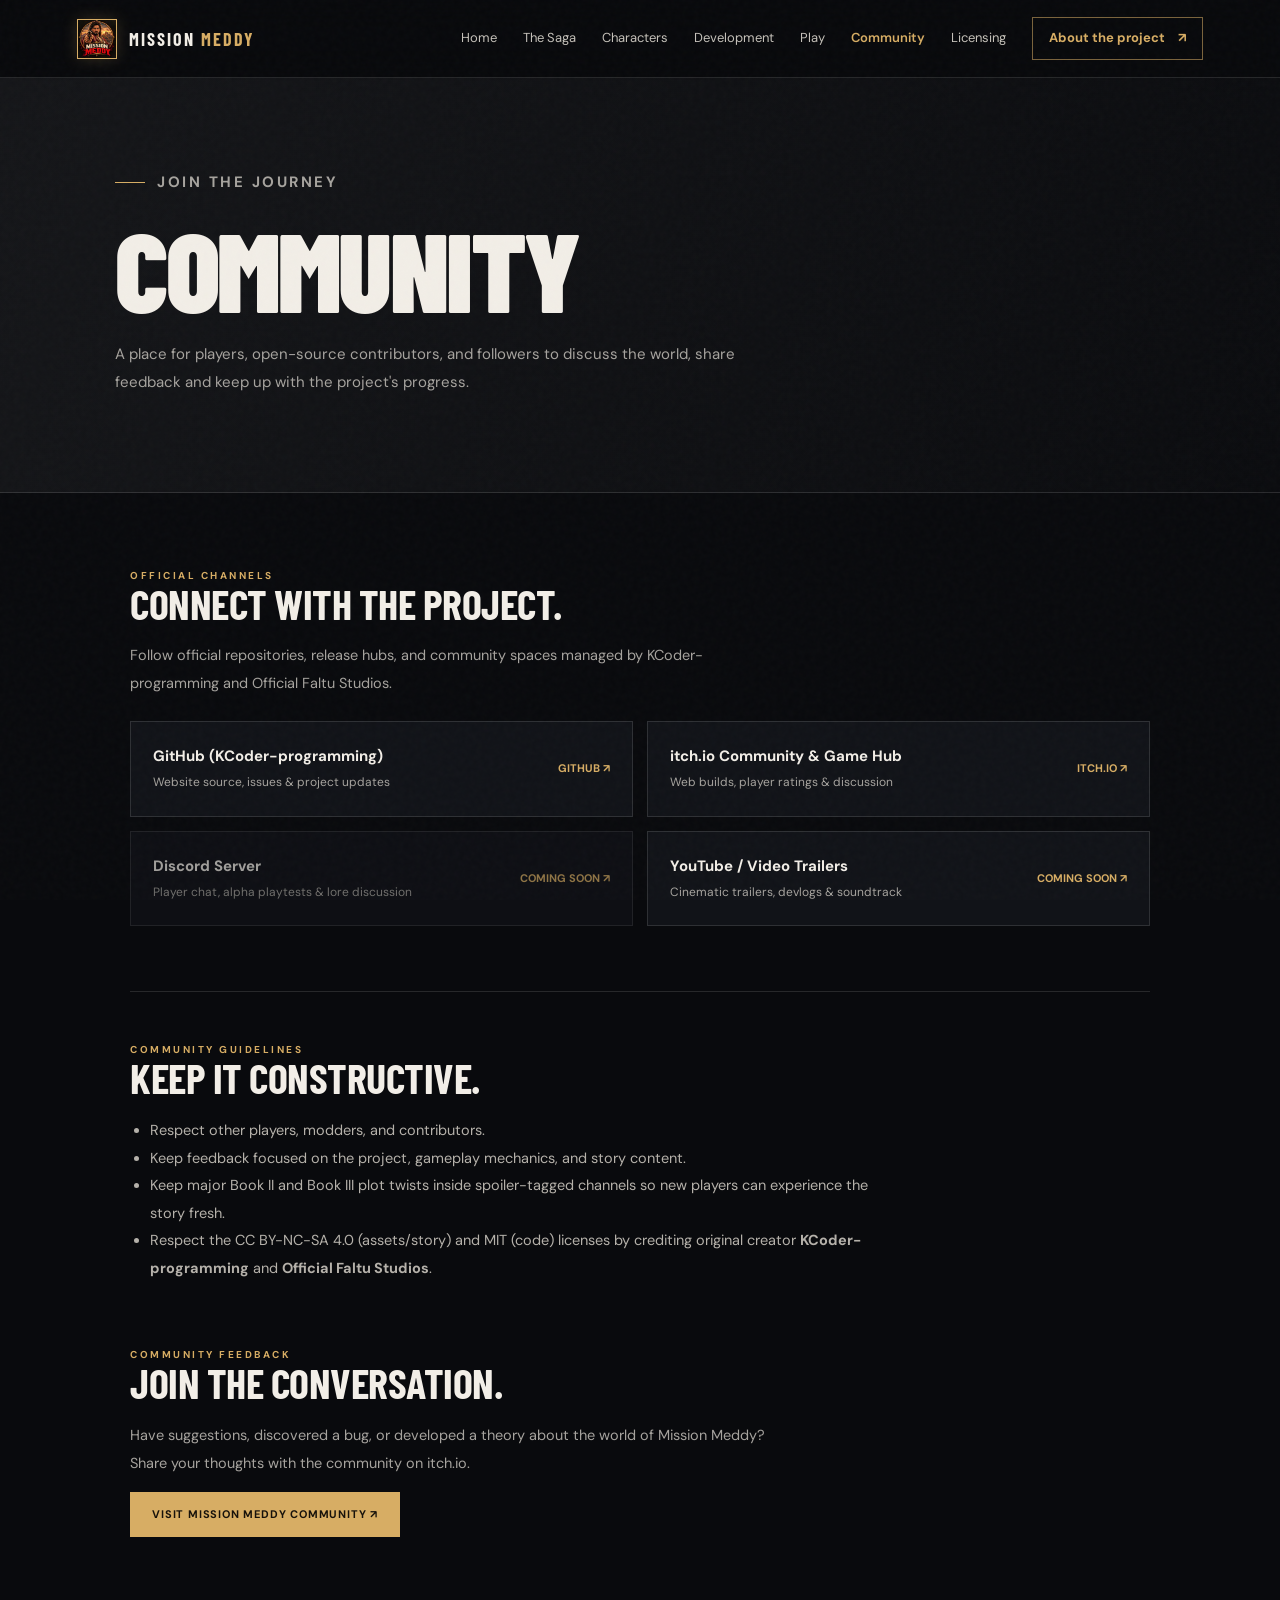
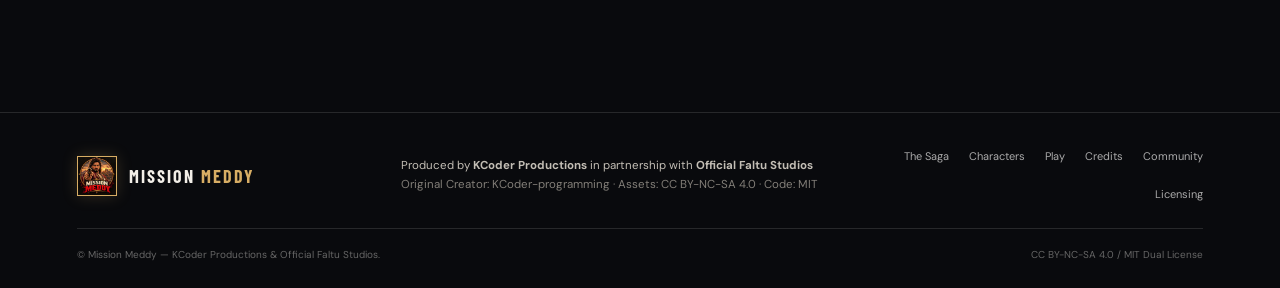
==== pages/community.html @ 3ccdc878 "Initial commit" ====
<!doctype html>
<html lang="en">
<head>
  <meta charset="utf-8">
  <meta name="viewport" content="width=device-width, initial-scale=1">
  <meta name="description" content="Join the Mission Meddy community — project links, guidelines, and a place to jot down notes.">
  <meta name="theme-color" content="#090a0d">
  <link rel="canonical" href="https://kcoder-programming.github.io/mission-meddy-website/pages/community.html">
  <meta property="og:type" content="website">
  <meta property="og:site_name" content="Mission Meddy">
  <meta property="og:title" content="Community — Mission Meddy | KCoder Productions &amp; Official Faltu Studios">
  <meta property="og:description" content="Join the Mission Meddy community — project links, guidelines, and a place to jot down notes.">
  <meta property="og:url" content="https://kcoder-programming.github.io/mission-meddy-website/pages/community.html">
  <meta property="og:image" content="https://kcoder-programming.github.io/mission-meddy-website/assets/images/og-image.jpg">
  <meta name="twitter:card" content="summary_large_image">
  <title>Community — Mission Meddy | KCoder Productions &amp; Official Faltu Studios</title>
  <link rel="icon" href="../assets/images/favicon.png" type="image/png">
  <link rel="apple-touch-icon" href="../assets/images/apple-touch-icon.png">
  <link rel="preconnect" href="https://fonts.googleapis.com">
  <link rel="preconnect" href="https://fonts.gstatic.com" crossorigin>
  <link rel="stylesheet" href="https://fonts.googleapis.com/css2?family=Barlow+Condensed:wght@500;600;700;800;900&family=DM+Sans:wght@400;500;600;700&family=JetBrains+Mono:wght@400;500;600&display=swap">
  <link rel="stylesheet" href="../assets/css/style.css">
  <script src="../assets/js/main.js" defer></script>
</head>
<body>
  <a class="skip-link" href="#main">Skip to content</a>
  <div class="noise" aria-hidden="true"></div>

  <!-- Header -->
  <header class="site-header">
    <a class="brand" href="../index.html" aria-label="Mission Meddy home">
      <div class="brand-mark">
        <img src="../assets/images/emblem-sm.jpg" alt="" width="40" height="40">
      </div>
      <span class="brand-name">MISSION <b>MEDDY</b></span>
    </a>

    <button class="menu-toggle" aria-label="Toggle navigation" aria-expanded="false">
      <span></span><span></span>
    </button>

    <nav class="nav">
      <a href="../index.html">Home</a>
      <a href="story.html">The Saga</a>
      <a href="characters.html">Characters</a>
      <a href="development.html">Development</a>
      <a href="downloads.html">Play</a>
      <a class="active" aria-current="page" href="community.html">Community</a>
      <a href="licenses.html">Licensing</a>
      <a class="nav-cta" href="about.html">About the project <span>↗</span></a>
    </nav>
  </header>

  <main id="main">
    <!-- Page Hero -->
    <section class="page-hero">
      <p class="eyebrow"><span class="eyebrow-line"></span> JOIN THE JOURNEY</p>
      <h1>COMMUNITY</h1>
      <p>A place for players, open-source contributors, and followers to discuss the world, share feedback and keep up with the project's progress.</p>
    </section>

    <div class="page-content">
      <!-- 01 / Official Channels -->
      <section class="content-block">
        <div class="section-kicker">OFFICIAL CHANNELS</div>
        <h2>Connect with the project.</h2>
        <p style="color: var(--muted); max-width: 650px; margin-bottom: 24px;">
          Follow official repositories, release hubs, and community spaces managed by KCoder-programming and Official Faltu Studios.
        </p>

        <div class="link-list">
          <a class="link-tile" href="https://github.com/KCoder-programming/mission-meddy" target="_blank" rel="noopener">
            <div>
              <b style="font-size: 15px; display: block; color: var(--text);">GitHub (KCoder-programming)</b>
              <span style="font-size: 12px; color: var(--muted); font-weight: normal;">Website source, issues &amp; project updates</span>
            </div>
            <span>GITHUB ↗</span>
          </a>

          <a class="link-tile" href="https://kcoder-programming.itch.io/mission-meddy" target="_blank" rel="noopener">
            <div>
              <b style="font-size: 15px; display: block; color: var(--text);">itch.io Community &amp; Game Hub</b>
              <span style="font-size: 12px; color: var(--muted); font-weight: normal;">Web builds, player ratings &amp; discussion</span>
            </div>
            <span>ITCH.IO ↗</span>
          </a>

          <div class="link-tile is-disabled" aria-disabled="true">
            <div>
              <b style="font-size: 15px; display: block; color: var(--text);">Discord Server</b>
              <span style="font-size: 12px; color: var(--muted); font-weight: normal;">Player chat, alpha playtests &amp; lore discussion</span>
            </div>
            <span>COMING SOON ↗</span>
          </div>
          <!-- FUTURE: DISCORD TILE
               Enable when the server exists: replace the disabled <div> tile above with this link and set the invite URL.
          <a class="link-tile" href="DISCORD_INVITE_URL" target="_blank" rel="noopener">
            <div>
              <b style="font-size: 15px; display: block; color: var(--text);">Discord Server</b>
              <span style="font-size: 12px; color: var(--muted); font-weight: normal;">Player chat, alpha playtests &amp; lore discussion</span>
            </div>
            <span>DISCORD ↗</span>
          </a>
          -->

          <a class="link-tile" href="coming-soon.html">
            <div>
              <b style="font-size: 15px; display: block; color: var(--text);">YouTube / Video Trailers</b>
              <span style="font-size: 12px; color: var(--muted); font-weight: normal;">Cinematic trailers, devlogs &amp; soundtrack</span>
            </div>
            <span>COMING SOON ↗</span>
          </a>
        </div>
      </section>

      <!-- 02 / Community Guidelines -->
      <section class="content-block block-divider">
        <div class="section-kicker">COMMUNITY GUIDELINES</div>
        <h2>Keep it constructive.</h2>
        <ul style="padding-left: 20px; line-height: 1.85; color: #b5b1aa; max-width: 760px;">
          <li>Respect other players, modders, and contributors.</li>
          <li>Keep feedback focused on the project, gameplay mechanics, and story content.</li>
          <li>Keep major Book II and Book III plot twists inside spoiler-tagged channels so new players can experience the story fresh.</li>
          <li>Respect the CC BY-NC-SA 4.0 (assets/story) and MIT (code) licenses by crediting original creator <strong>KCoder-programming</strong> and <strong>Official Faltu Studios</strong>.</li>
        </ul>
      </section>

      <section class="content-block">
        <div class="section-kicker">COMMUNITY FEEDBACK</div>
        <h2>Join the conversation.</h2>

        <p style="color: var(--muted); max-width: 650px;">
          Have suggestions, discovered a bug, or developed
          a theory about the world of Mission Meddy?
          Share your thoughts with the community on itch.io.
        </p>

        <a
          class="button button-primary"
          href="https://kcoder-programming.itch.io/mission-meddy"
          target="_blank"
          rel="noopener"
        >
          Visit Mission Meddy Community ↗
        </a>
      </section>
    </div>
  </main>

  <!-- Site Footer -->
  <footer class="site-footer">
    <a class="brand" href="../index.html">
      <div class="brand-mark">
        <img src="../assets/images/emblem-sm.jpg" alt="" width="40" height="40">
      </div>
      <span class="brand-name">MISSION <b>MEDDY</b></span>
    </a>

    <p>
      Produced by <strong>KCoder Productions</strong> in partnership with <strong>Official Faltu Studios</strong><br>
      <span>Original Creator: KCoder-programming · Assets: CC BY-NC-SA 4.0 · Code: MIT</span>
    </p>

    <div class="footer-links">
      <a href="story.html">The Saga</a>
      <a href="characters.html">Characters</a>
      <a href="downloads.html">Play</a>
      <a href="about.html">Credits</a>
      <a href="community.html">Community</a>
      <a href="licenses.html">Licensing</a>
    </div>

    <small>
      <span>© <span data-year></span> Mission Meddy — KCoder Productions &amp; Official Faltu Studios.</span>
      <span>CC BY-NC-SA 4.0 / MIT Dual License</span>
    </small>
  </footer>
</body>
</html>
---- assets/css/style.css ----
:root {
  --bg: #090a0d;
  --panel: #111318;
  --panel2: #17191f;
  --text: #f2eee7;
  --muted: #a6a39e;
  --gold: #d7ad64;
  --gold-bright: #f0cb8b;
  --red: #a53b32;
  --line: rgba(255, 255, 255, 0.12);
  --display: 'Barlow Condensed', Impact, sans-serif;
  --body: 'DM Sans', Arial, sans-serif;
  --mono: 'JetBrains Mono', monospace;
}

* {
  box-sizing: border-box;
}

html {
  scroll-behavior: smooth;
  scroll-padding-top: 90px;
}

body {
  margin: 0;
  background: var(--bg);
  color: var(--text);
  font-family: var(--body);
  line-height: 1.6;
  overflow-x: hidden;
}

a {
  color: inherit;
  text-decoration: none;
}

button {
  font-family: inherit;
  cursor: pointer;
}

h1, h2, h3, p {
  margin-top: 0;
}

h1, h2, h3 {
  font-family: var(--display);
  text-transform: uppercase;
  line-height: 0.92;
  letter-spacing: -0.5px;
}

h1 em, h2 em, h3 em {
  font-style: normal;
  color: var(--gold);
}

.font-mono {
  font-family: var(--mono);
}

/* Film noise texture overlay */
.noise {
  position: fixed;
  inset: 0;
  pointer-events: none;
  z-index: 100;
  opacity: 0.055;
  background-image: url("data:image/svg+xml,%3Csvg viewBox='0 0 180 180' xmlns='http://www.w3.org/2000/svg'%3E%3Cfilter id='n'%3E%3CfeTurbulence type='fractalNoise' baseFrequency='.9' numOctaves='3' stitchTiles='stitch'/%3E%3C/filter%3E%3Crect width='100%25' height='100%25' filter='url(%23n)' opacity='.45'/%3E%3C/svg%3E");
}

/* Site Header */
.site-header {
  height: 78px;
  padding: 0 6vw;
  display: flex;
  align-items: center;
  justify-content: space-between;
  border-bottom: 1px solid var(--line);
  position: sticky;
  top: 0;
  background: rgba(9, 10, 13, 0.92);
  backdrop-filter: blur(16px);
  z-index: 50;
}

.brand {
  display: flex;
  align-items: center;
  gap: 12px;
}

.brand-mark {
  width: 40px;
  height: 40px;
  border: 1px solid var(--gold);
  background: var(--panel);
  display: flex;
  align-items: center;
  justify-content: center;
  overflow: hidden;
  box-shadow: 0 0 16px rgba(215, 173, 100, 0.2);
}

.brand-mark img {
  width: 100%;
  height: 100%;
  object-fit: cover;
}

.brand-name {
  font: 700 18px var(--display);
  letter-spacing: 2px;
}

.brand-name b {
  color: var(--gold);
}

.nav {
  display: flex;
  align-items: center;
  gap: 26px;
  font-size: 13px;
  color: #c5c1ba;
}

.nav a {
  transition: color 0.2s;
  white-space: nowrap;
}

.nav a:hover,
.nav a.active {
  color: var(--gold);
  font-weight: 600;
}

.nav .nav-cta {
  border: 1px solid rgba(215, 173, 100, 0.55);
  padding: 10px 16px;
  color: var(--gold);
  font-weight: 700;
  transition: 0.2s;
}

.nav-cta:hover {
  background: rgba(215, 173, 100, 0.1);
  border-color: var(--gold);
}

.nav-cta span {
  margin-left: 10px;
}

.menu-toggle {
  display: none;
  background: none;
  border: 0;
  color: white;
  cursor: pointer;
  padding: 8px;
}

/* Hero Section */
.hero {
  min-height: 700px;
  padding: 90px 6vw 75px;
  position: relative;
  overflow: hidden;
  display: flex;
  align-items: center;
  border-bottom: 1px solid var(--line);
}

.hero-grid {
  position: absolute;
  inset: 0;
  background:
    linear-gradient(90deg, rgba(9, 10, 13, 0.98) 0%, rgba(9, 10, 13, 0.88) 48%, rgba(9, 10, 13, 0.35) 100%),
    linear-gradient(rgba(255, 255, 255, 0.025) 1px, transparent 1px),
    linear-gradient(90deg, rgba(255, 255, 255, 0.025) 1px, transparent 1px);
  background-size: auto, 60px 60px, 60px 60px;
  mask-image: linear-gradient(to bottom, black, transparent 96%);
}

.hero-content {
  position: relative;
  z-index: 2;
  max-width: 650px;
}

.eyebrow,
.section-kicker {
  font-size: 10px;
  letter-spacing: 2.5px;
  color: var(--gold);
  font-weight: 700;
}

.eyebrow {
  display: flex;
  align-items: center;
  gap: 12px;
}

.eyebrow-line {
  width: 30px;
  height: 1px;
  background: var(--gold);
}

h1 {
  font-size: clamp(68px, 10.5vw, 140px);
  margin: 24px 0 20px;
  font-weight: 900;
  letter-spacing: -2.5px;
}

.hero-copy {
  max-width: 440px;
  color: #c0bdb7;
  font-size: 15px;
  line-height: 1.7;
}

.hero-studio {
  font-size: 11px;
  font-family: var(--mono);
  color: var(--muted);
  margin: 14px 0 28px;
}

.hero-studio strong {
  color: var(--gold);
}

.hero-actions {
  display: flex;
  gap: 12px;
  margin-top: 10px;
  flex-wrap: wrap;
}

.button {
  display: inline-flex;
  align-items: center;
  gap: 18px;
  padding: 14px 22px;
  font-size: 11px;
  font-weight: 700;
  letter-spacing: 0.8px;
  text-transform: uppercase;
  transition: 0.2s;
  cursor: pointer;
  border: 0;
}

.button-primary {
  background: var(--gold);
  color: #17120b;
}

.button-primary:hover {
  background: var(--gold-bright);
  transform: translateY(-2px);
}

.button-ghost {
  border: 1px solid var(--line);
  background: rgba(23, 25, 31, 0.7);
  color: var(--text);
}

.button-ghost:hover {
  border-color: var(--gold);
  color: var(--gold);
}

.hero-meta {
  display: flex;
  align-items: center;
  gap: 15px;
  margin-top: 55px;
  color: #8f8c86;
  font-size: 10px;
  letter-spacing: 1.5px;
  text-transform: uppercase;
}

.hero-meta i {
  width: 4px;
  height: 4px;
  border-radius: 50%;
  background: var(--gold);
}

.hero-art {
  position: absolute;
  right: 6%;
  top: 50%;
  transform: translateY(-50%);
  width: min(44vw, 560px);
  height: 520px;
  display: flex;
  align-items: center;
  justify-content: center;
}

.sun-ring {
  position: absolute;
  border: 1px solid rgba(215, 173, 100, 0.3);
  border-radius: 50%;
  left: 50%;
  top: 45%;
  transform: translate(-50%, -50%);
  pointer-events: none;
}

.ring-one {
  width: 430px;
  height: 430px;
  box-shadow: 0 0 90px rgba(165, 59, 50, 0.18), inset 0 0 80px rgba(215, 173, 100, 0.1);
  animation: ringRotate 50s linear infinite;
}

.ring-two {
  width: 320px;
  height: 320px;
  border-color: rgba(215, 173, 100, 0.55);
}

@keyframes ringRotate {
  from { transform: translate(-50%, -50%) rotate(0deg); }
  to { transform: translate(-50%, -50%) rotate(360deg); }
}

.monolith {
  position: absolute;
  left: 50%;
  top: 48%;
  transform: translate(-50%, -50%);
  width: 145px;
  height: 370px;
  background: linear-gradient(90deg, #191719, #5d3c2c 48%, #171315);
  clip-path: polygon(18% 0, 82% 0, 100% 100%, 0 100%);
  box-shadow: 0 0 90px rgba(165, 59, 50, 0.35);
  opacity: 0.7;
}

.art-glow {
  position: absolute;
  width: 220px;
  height: 220px;
  border-radius: 50%;
  background: rgba(165, 59, 50, 0.35);
  filter: blur(70px);
  left: 50%;
  top: 45%;
  transform: translate(-50%, -50%);
}

.emblem-showcase {
  position: relative;
  z-index: 10;
  width: 340px;
  height: 340px;
  display: flex;
  align-items: center;
  justify-content: center;
}

.emblem-showcase img {
  width: 100%;
  height: 100%;
  object-fit: contain;
  filter: drop-shadow(0 18px 40px rgba(0, 0, 0, 0.85));
  transition: transform 0.4s ease;
}

.emblem-showcase img:hover {
  transform: scale(1.04);
}

.art-caption {
  position: absolute;
  bottom: 12px;
  left: 10%;
  right: 10%;
  display: flex;
  justify-content: space-between;
  color: #a9a39a;
  font-size: 10px;
  letter-spacing: 1.6px;
  text-transform: uppercase;
}

.art-caption b {
  color: var(--gold);
}

.hero-bottom {
  position: absolute;
  bottom: 22px;
  left: 6vw;
  right: 6vw;
  display: flex;
  justify-content: space-between;
  color: #77746e;
  font-size: 9px;
  letter-spacing: 2px;
  text-transform: uppercase;
}

.scroll-mark {
  color: var(--gold);
  font-size: 16px;
}

/* Sections */
.section-wrap {
  padding: 100px 9vw;
}

.trailer {
  border-top: 1px solid var(--line);
  background: #090a0d;
}

.trailer video {
  display: block;
  width: 100%;
  max-height: min(75vh, 720px);
  background: #000;
  object-fit: cover;
}

.intro {
  display: grid;
  grid-template-columns: 1.1fr 1fr;
  gap: 50px;
  align-items: center;
  border-top: 1px solid var(--line);
  background: linear-gradient(to bottom, #090a0d, #0d0e13);
}

.intro h2,
.section-heading h2 {
  font-size: clamp(42px, 6vw, 76px);
  margin: 12px 0 24px;
}

.intro-main p,
.section-heading > p {
  color: var(--muted);
  font-size: 15px;
  line-height: 1.9;
  max-width: 560px;
}

.text-link {
  display: inline-flex;
  gap: 20px;
  align-items: center;
  color: var(--gold);
  font-size: 11px;
  text-transform: uppercase;
  letter-spacing: 1px;
  font-weight: 700;
  margin-top: 18px;
  cursor: pointer;
}

.text-link span {
  font-size: 17px;
  transition: transform 0.2s;
}

.text-link:hover span {
  transform: translateX(4px);
}

/* Trilogy Grid */
.trilogy {
  background: #0d0e12;
}

.section-heading {
  display: flex;
  justify-content: space-between;
  align-items: flex-end;
  gap: 50px;
  margin-bottom: 45px;
}

.book-grid {
  display: grid;
  grid-template-columns: repeat(3, 1fr);
  gap: 16px;
}

.book-card {
  min-height: 450px;
  background: var(--panel);
  border: 1px solid var(--line);
  position: relative;
  overflow: hidden;
  display: flex;
  flex-direction: column;
  justify-content: space-between;
  transition: transform 0.25s, border-color 0.25s;
  cursor: pointer;
}

.book-card:hover {
  transform: translateY(-6px);
  border-color: rgba(215, 173, 100, 0.65);
}

.book-art-frame {
  height: 195px;
  width: 100%;
  position: relative;
  overflow: hidden;
  border-bottom: 1px solid var(--line);
}

.book-art-frame img {
  width: 100%;
  height: 100%;
  object-fit: cover;
}

.book-one {
  background: linear-gradient(145deg, #171719, #281a19);
}

.book-two {
  background: linear-gradient(145deg, #15171b, #28251d);
}

.book-three {
  background: linear-gradient(145deg, #171619, #241718);
}

.book-number {
  position: absolute;
  top: 12px;
  left: 14px;
  z-index: 5;
  font-size: 9px;
  letter-spacing: 2px;
  color: var(--gold);
  background: rgba(9, 10, 13, 0.85);
  padding: 3px 8px;
  border: 1px solid rgba(215, 173, 100, 0.3);
  font-weight: 700;
}

.book-symbol {
  position: absolute;
  right: 15px;
  top: 160px;
  font: 900 150px var(--display);
  color: rgba(255, 255, 255, 0.035);
  pointer-events: none;
  user-select: none;
}

.book-info {
  padding: 24px;
  position: relative;
  flex: 1;
  display: flex;
  flex-direction: column;
  justify-content: space-between;
}

.book-info > span {
  font-size: 9px;
  color: #a8a198;
  letter-spacing: 2px;
  font-weight: 700;
  text-transform: uppercase;
}

.book-info h3 {
  font-size: 44px;
  margin: 10px 0;
  line-height: 0.92;
}

.book-info p {
  font-size: 13px;
  color: #aaa69f;
  line-height: 1.7;
  max-width: 270px;
}

.book-info b {
  display: flex;
  align-items: center;
  justify-content: space-between;
  border-top: 1px solid var(--line);
  padding-top: 16px;
  margin-top: 20px;
  font-size: 10px;
  letter-spacing: 1.4px;
  color: var(--gold);
  text-transform: uppercase;
}

/* Quote Band */
.quote-band {
  padding: 90px 10vw;
  text-align: center;
  background: linear-gradient(100deg, #1c1514, #111216 55%, #1c1712);
  border-top: 1px solid var(--line);
  border-bottom: 1px solid var(--line);
}

.quote-mark {
  font: 90px Georgia;
  color: var(--gold);
  height: 55px;
  opacity: 0.8;
  user-select: none;
}

.quote-band blockquote {
  font: 600 clamp(30px, 4.2vw, 54px)/1.15 var(--display);
  text-transform: uppercase;
  margin: 20px 0;
}

.quote-band blockquote em {
  color: var(--gold);
  font-style: normal;
}

.quote-credit {
  font-size: 10px;
  letter-spacing: 2px;
  color: #aaa49b;
  text-transform: uppercase;
  font-weight: 600;
}

.quote-credit span {
  color: var(--gold);
}

/* Updates / Behind the scenes */
.updates {
  padding-top: 100px;
  padding-bottom: 110px;
}

.update-panel {
  border: 1px solid var(--line);
  background: linear-gradient(120deg, #17191d, #111216);
  padding: 45px;
  display: grid;
  grid-template-columns: 1fr 2fr 120px;
  align-items: center;
  gap: 35px;
}

.update-status {
  font-size: 10px;
  letter-spacing: 1.5px;
  color: #aaa;
  font-weight: 700;
  text-transform: uppercase;
}

.status-dot {
  display: inline-block;
  width: 8px;
  height: 8px;
  background: var(--gold);
  border-radius: 50%;
  margin-right: 9px;
  box-shadow: 0 0 12px var(--gold);
}

.update-panel h3 {
  font-size: 42px;
  margin: 0 0 14px;
}

.update-panel p {
  max-width: 490px;
  color: var(--muted);
  font-size: 14px;
  line-height: 1.8;
}

.update-index {
  font: 900 48px/0.85 var(--display);
  color: rgba(215, 173, 100, 0.45);
  text-align: right;
}

.update-index span {
  font: 700 9px var(--body);
  letter-spacing: 2px;
  color: var(--muted);
}

/* Final CTA */
.final-cta {
  padding: 100px 8vw;
  background: radial-gradient(ellipse at 80% 50%, rgba(165, 59, 50, 0.24), transparent 48%), #101115;
  text-align: center;
  border-top: 1px solid var(--line);
}

.final-cta-inner {
  max-width: 800px;
  margin: auto;
}

.final-cta .eyebrow {
  justify-content: center;
}

.final-cta h2 {
  font-size: clamp(50px, 8vw, 100px);
  margin: 24px 0;
}

.final-cta p:not(.eyebrow) {
  color: var(--muted);
  margin-bottom: 30px;
  font-size: 15px;
}

/* Site Footer */
.site-footer {
  padding: 35px 6vw 25px;
  display: grid;
  grid-template-columns: 1fr 1.6fr 1fr;
  align-items: center;
  gap: 25px;
  border-top: 1px solid var(--line);
  background: #090a0d;
}

.site-footer p {
  font-size: 11.5px;
  color: #c3beb5;
  margin: 0;
  line-height: 1.6;
}

.site-footer p span {
  color: #827e78;
}

.footer-links {
  display: flex;
  flex-wrap: wrap;
  gap: 20px;
  justify-content: flex-end;
  font-size: 11px;
  color: #aaa;
}

.footer-links a:hover {
  color: var(--gold);
}

.site-footer small {
  grid-column: 1 / -1;
  color: #666;
  font-size: 10px;
  border-top: 1px solid var(--line);
  padding-top: 18px;
  display: flex;
  justify-content: space-between;
  flex-wrap: wrap;
  gap: 8px;
}

/* Page Hero */
.page-hero {
  padding: 90px 9vw 80px;
  background: linear-gradient(110deg, #151619, #0b0c0f);
  border-bottom: 1px solid var(--line);
  position: relative;
}

.page-hero h1 {
  font-size: clamp(58px, 9vw, 112px);
  margin: 20px 0;
}

.page-hero p {
  max-width: 650px;
  color: var(--muted);
  font-size: 15px;
  line-height: 1.9;
}

.page-content {
  padding: 75px 9vw 110px;
  max-width: 1250px;
  margin: auto;
}

.content-block {
  margin-bottom: 65px;
  scroll-margin-top: 100px;
}

.content-block h2 {
  font-size: 42px;
  margin: 0 0 20px;
}

.content-block p,
.content-block li {
  color: #b5b1aa;
  line-height: 1.9;
  font-size: 14.5px;
}

/* Spoiler Lock Box */
.spoiler-lock-box {
  border: 2px solid rgba(165, 59, 50, 0.75);
  background: radial-gradient(circle at 85% 20%, rgba(165, 59, 50, 0.22), transparent 55%), linear-gradient(135deg, #191314, #111318);
  padding: 45px;
  margin: 30px 0;
}

.spoiler-badge {
  display: inline-flex;
  align-items: center;
  gap: 8px;
  padding: 6px 12px;
  background: rgba(165, 59, 50, 0.25);
  border: 1px solid rgba(165, 59, 50, 0.6);
  color: var(--gold-bright);
  font: 700 10px var(--mono);
  letter-spacing: 2px;
  text-transform: uppercase;
  margin-bottom: 20px;
}

.spoiler-check {
  display: flex;
  align-items: center;
  gap: 12px;
  cursor: pointer;
  margin: 22px 0;
  font-size: 13.5px;
  color: var(--text);
  user-select: none;
}

.spoiler-check input {
  width: 17px;
  height: 17px;
  accent-color: var(--gold);
  cursor: pointer;
}

.spoiler-unlocked-banner {
  display: flex;
  align-items: center;
  justify-content: space-between;
  gap: 15px;
  padding: 16px 20px;
  background: #191714;
  border: 1px solid rgba(215, 173, 100, 0.45);
  color: #c9b991;
  font-size: 13px;
  margin-bottom: 40px;
}

/* Story Book Blocks */
.story-book {
  border-top: 1px solid var(--line);
  padding-top: 45px;
  margin-top: 55px;
}

.book-label {
  font-size: 10px;
  letter-spacing: 2px;
  color: var(--gold);
  font-weight: 700;
  text-transform: uppercase;
}

.story-book h2 {
  font-size: clamp(42px, 6vw, 65px);
  margin: 12px 0 20px;
}

.chapter-accordion-btn {
  display: inline-flex;
  align-items: center;
  gap: 12px;
  padding: 10px 18px;
  background: var(--panel);
  border: 1px solid var(--line);
  color: var(--gold);
  font-size: 11px;
  font-weight: 700;
  text-transform: uppercase;
  letter-spacing: 1px;
  margin-top: 15px;
  transition: 0.2s;
}

.chapter-accordion-btn:hover {
  border-color: var(--gold);
}

.chapter-list-wrap {
  margin-top: 24px;
  border-left: 2px solid rgba(215, 173, 100, 0.5);
  padding-left: 20px;
  display: none;
}

.chapter-list-wrap.open {
  display: block;
}

.chapter-card-item {
  background: var(--panel);
  border: 1px solid var(--line);
  padding: 22px;
  margin-bottom: 14px;
}

.chapter-card-item h3 {
  font-size: 26px;
  margin: 6px 0 12px;
}

.chapter-dialogue-box {
  background: var(--bg);
  border: 1px solid var(--line);
  padding: 12px 16px;
  margin-top: 14px;
  font-size: 12.5px;
  font-style: italic;
}

.chapter-dialogue-box b {
  font-family: var(--mono);
  color: var(--gold);
  font-style: normal;
  margin-right: 8px;
}

/* Grids */
.character-grid,
.feature-grid {
  display: grid;
  grid-template-columns: repeat(3, 1fr);
  gap: 16px;
}

.character-card,
.feature-card {
  background: var(--panel);
  border: 1px solid var(--line);
  padding: 24px;
  transition: border-color 0.25s;
  display: flex;
  flex-direction: column;
}

.character-card:hover,
.feature-card:hover {
  border-color: rgba(215, 173, 100, 0.6);
}

.character-card .role,
.feature-card .role {
  font-size: 9px;
  letter-spacing: 2px;
  color: var(--gold);
  font-weight: 700;
  text-transform: uppercase;
}

.character-card h3 {
  font-size: 30px;
  margin: 12px 0 10px;
}

.character-card p,
.feature-card p {
  font-size: 13px;
  color: var(--muted);
  line-height: 1.8;
  margin: 0;
}

.character-card .specialty-tag {
  margin-top: auto;
  padding-top: 5px;
  border-top: 1px solid var(--line);
  font-size: 11px;
  font-family: var(--mono);
  color: #8f8c86;
  display: flex;
  justify-content: space-between;
  gap: 8px;
}

.character-card .specialty-tag span {
  color: #c5c1ba;
}

.feature-card h3 {
  font-size: 26px;
  margin: 12px 0;
}

.feature-card p {
  margin-bottom: 0;
}

/* Visual Placeholder Slot */
.visual-slot {
  position: relative;
  overflow: hidden;
  background: var(--panel);
  border: 3px solid var(--line);
}

.visual-slot svg,
.visual-slot img {
  width: 100%;
  height: 100%;
  display: block;
  object-fit: cover;
}

.visual-slot-badge {
  position: absolute;
  bottom: 8px;
  left: 10px;
  padding: 3px 8px;
  background: rgba(9, 10, 13, 0.85);
  border: 1px solid var(--line);
  font: 9px var(--mono);
  color: var(--muted);
}

/* Timeline */
.timeline {
  border-left: 1px solid rgba(215, 173, 100, 0.45);
  margin: 30px 0 0 8px;
  padding-left: 28px;
}

.timeline-item {
  position: relative;
  margin: 0 0 32px;
}

.timeline-item-heading {
  display: flex;
  justify-content: space-between;
  align-items: baseline;
  gap: 12px;
}

.timeline-status {
  color: var(--muted);
  font: 10px var(--mono);
  text-transform: uppercase;
  white-space: nowrap;
}

.timeline-item.is-complete .timeline-status,
.timeline-item.is-complete:before {
  color: var(--gold);
}

.timeline-item.is-current .timeline-status {
  color: var(--gold);
  font-weight: 700;
}

.timeline-item.is-current:before {
  animation: timelineGlow 1.8s ease-in-out infinite;
}

.timeline-item.is-upcoming:before {
  background: var(--bg);
  box-shadow: none;
}

.timeline-item:before {
  content: "";
  position: absolute;
  width: 9px;
  height: 9px;
  background: var(--gold);
  border-radius: 50%;
  left: -33px;
  top: 7px;
  box-shadow: 0 0 10px var(--gold);
}

@keyframes timelineGlow {
  0%, 100% {
    box-shadow: 0 0 6px var(--gold);
    transform: scale(1);
  }
  50% {
    box-shadow: 0 0 16px 4px var(--gold);
    transform: scale(1.15);
  }
}

@media (prefers-reduced-motion: reduce) {
  .timeline-item.is-current:before {
    animation: none;
    box-shadow: 0 0 12px var(--gold);
  }
}

.timeline-item b {
  color: var(--text);
  font-size: 14px;
}

.timeline-item p {
  margin: 5px 0 0;
  color: #b5b1aa;
}

/* Link list */
.link-list {
  display: grid;
  grid-template-columns: repeat(2, 1fr);
  gap: 14px;
}

.link-tile {
  padding: 22px;
  border: 1px solid var(--line);
  background: var(--panel);
  display: flex;
  justify-content: space-between;
  align-items: center;
  transition: border-color 0.2s;
}

.link-tile:hover {
  border-color: var(--gold);
}

.link-tile span {
  font-size: 11px;
  color: var(--gold);
  font-weight: 700;
}

.notice {
  padding: 18px 22px;
  background: #191714;
  border: 1px solid rgba(215, 173, 100, 0.3);
  color: #c9b991;
  font-size: 13px;
  line-height: 1.8;
}

.code-block {
  padding: 24px;
  background: var(--panel);
  border: 1px solid var(--line);
  font-family: var(--mono);
  font-size: 12px;
  color: #c5c1ba;
  white-space: pre-wrap;
  line-height: 1.8;
  overflow-x: auto;
  user-select: all;
}

/* Interactive Dispatch Form */
.feedback-grid {
  display: grid;
  grid-template-columns: 1fr 1.4fr;
  gap: 30px;
}

.feedback-form {
  background: var(--panel);
  border: 1px solid var(--line);
  padding: 28px;
}

.form-group {
  margin-bottom: 16px;
}

.form-group label {
  display: block;
  font: 700 10px var(--mono);
  letter-spacing: 1.5px;
  text-transform: uppercase;
  color: var(--muted);
  margin-bottom: 6px;
}

.form-control {
  width: 100%;
  background: var(--bg);
  border: 1px solid var(--line);
  color: var(--text);
  padding: 10px 14px;
  font-size: 13px;
  font-family: inherit;
}

.form-control:focus {
  outline: none;
  border-color: var(--gold);
}

.dispatch-item {
  background: var(--panel);
  border: 1px solid var(--line);
  padding: 18px;
  margin-bottom: 12px;
}

/* Responsive */
@media (max-width: 900px) {
  .nav {
    gap: 16px;
  }
  .hero-art {
    right: -8%;
    opacity: 0.6;
  }
  .section-wrap {
    padding: 80px 7vw;
  }
  .intro {
    grid-template-columns: 1fr;
    gap: 30px;
  }
  .section-heading {
    display: block;
  }
  .section-heading > p {
    margin-top: 20px;
  }
  .book-grid {
    grid-template-columns: 1fr;
  }
  .site-footer {
    grid-template-columns: 1fr 1fr;
  }
  .site-footer p {
    grid-column: 1 / -1;
    grid-row: 2;
  }
  .footer-links {
    grid-column: 2;
    grid-row: 1;
  }
  .update-panel {
    grid-template-columns: 1fr 2fr;
  }
  .update-index {
    display: none;
  }
  .feedback-grid {
    grid-template-columns: 1fr;
  }
}

@media (max-width: 640px) {
  .site-header {
    height: 68px;
    padding: 0 5vw;
  }
  .menu-toggle {
    display: flex;
    flex-direction: column;
    gap: 5px;
  }
  .menu-toggle span {
    display: block;
    width: 22px;
    height: 2px;
    background: var(--text);
  }
  .nav {
    display: none;
    position: absolute;
    top: 68px;
    left: 0;
    right: 0;
    background: #0e0f13;
    border-bottom: 1px solid var(--line);
    padding: 22px 6vw;
    flex-direction: column;
    align-items: stretch;
    gap: 16px;
  }
  .nav.open {
    display: flex;
  }
  .nav .nav-cta {
    text-align: center;
  }
  .hero {
    min-height: 620px;
    padding: 75px 6vw 65px;
  }
  .hero-art {
    width: 100%;
    right: -30%;
    opacity: 0.4;
  }
  h1 {
    font-size: 72px;
  }
  .hero-meta {
    flex-wrap: wrap;
    gap: 9px;
    margin-top: 40px;
  }
  .hero-bottom {
    display: none;
  }
  .character-grid,
  .feature-grid {
    grid-template-columns: 1fr;
  }
  .link-list {
    grid-template-columns: 1fr;
  }
  .update-panel {
    grid-template-columns: 1fr;
    padding: 28px;
  }
  .site-footer {
    grid-template-columns: 1fr;
  }
  .site-footer p,
  .footer-links {
    grid-column: 1;
    grid-row: auto;
  }
  .footer-links {
    justify-content: flex-start;
  }
  .spoiler-lock-box {
    padding: 25px;
  }
}


/* ==========================================================================
   Fixes & shared components (added in the site audit)
   ========================================================================== */

/* Accessibility */
.skip-link {
  position: absolute;
  left: -9999px;
  top: 8px;
  z-index: 200;
  background: var(--gold);
  color: #17120b;
  padding: 10px 16px;
  font: 700 12px var(--mono);
}
.skip-link:focus {
  left: 8px;
}
:focus-visible {
  outline: 2px solid var(--gold-bright);
  outline-offset: 3px;
}
.form-control:focus-visible {
  outline: 2px solid var(--gold-bright);
  outline-offset: 1px;
}
.form-group fieldset {
  border: 0;
  margin: 0;
  padding: 0;
  min-width: 0;
}
.form-group legend {
  display: block;
  font: 700 10px var(--mono);
  letter-spacing: 1.5px;
  text-transform: uppercase;
  color: var(--muted);
  margin-bottom: 6px;
  padding: 0;
}
.form-group input[type="radio"] {
  accent-color: var(--gold);
}

/* Two-column block that collapses on small screens (replaces the old, rule-less .intro-grid) */
.split-grid {
  display: grid;
  grid-template-columns: 1.2fr 1fr;
  gap: 40px;
  align-items: start;
}
.split-grid--center {
  align-items: center;
}
.feature-box {
  padding: 45px;
}
.feature-box h2 {
  font-size: 50px;
  margin-bottom: 16px;
}

/* Disabled / not-yet-available controls */
.button[aria-disabled="true"] {
  opacity: 0.6;
  cursor: not-allowed;
  pointer-events: none;
}
.link-tile.is-disabled {
  opacity: 0.65;
  pointer-events: none;
}
.dispatch-empty {
  margin: 0;
  font-size: 13px;
  color: var(--muted);
}

/* Spoiler-protected devlog entries (native <details>, no JS needed) */
.spoiler-details {
  background: var(--panel);
  border: 1px solid var(--line);
}
.spoiler-details > summary {
  cursor: pointer;
  list-style: none;
  padding: 24px 30px;
  display: flex;
  flex-wrap: wrap;
  gap: 10px;
  align-items: center;
  justify-content: space-between;
}
.spoiler-details > summary::-webkit-details-marker {
  display: none;
}
.spoiler-details[open] > summary {
  border-bottom: 1px solid var(--line);
}
.spoiler-details .spoiler-body {
  padding: 24px 30px 30px;
}
.spoiler-tag {
  font: 700 10px var(--mono);
  letter-spacing: 1.5px;
  text-transform: uppercase;
  color: var(--gold);
  border: 1px solid rgba(215, 173, 100, 0.4);
  padding: 3px 8px;
}

/* Reusable pieces that used to be repeated as inline styles */
.block-divider {
  border-top: 1px solid var(--line);
  padding-top: 50px;
}
.ratio-16-10 {
  aspect-ratio: 16/10;
}
.card-media {
  aspect-ratio: 16/10;
  margin: -24px -24px 18px -24px;
  border: 0;
  border-bottom: 1px solid var(--line);
}
.meta-mono {
  font-size: 11px;
  font-family: var(--mono);
  color: var(--muted);
}
.text-bright {
  color: #f2eee7;
}
.panel-card {
  background: var(--panel);
  border: 1px solid var(--line);
  padding: 18px;
}
.panel-box {
  background: var(--panel);
  border: 1px solid var(--line);
  padding: 30px;
}
.mini-kicker {
  font-size: 9px;
  letter-spacing: 2px;
  color: var(--gold);
  font-weight: 700;
  text-transform: uppercase;
}
.card-title {
  font-size: 24px;
  margin: 6px 0;
}
.card-text {
  font-size: 12.5px;
  color: var(--muted);
  margin: 0;
  line-height: 1.7;
}
.devlog-head {
  display: flex;
  justify-content: space-between;
  align-items: baseline;
  flex-wrap: wrap;
  gap: 10px;
  border-bottom: 1px solid var(--line);
  padding-bottom: 16px;
  margin-bottom: 18px;
}
.devlog-title {
  font-size: 28px;
  margin: 6px 0 4px;
}
.explore-card {
  background: #13151b;
  border: 1px solid rgba(255, 255, 255, 0.08);
  padding: 20px;
  color: inherit;
  transition: border-color 0.2s;
}
.explore-card:hover {
  border-color: var(--gold);
}
.explore-kicker {
  font-family: var(--mono);
  font-size: 10px;
  color: var(--gold);
  letter-spacing: 2px;
}

@media (max-width: 900px) {
  .split-grid {
    grid-template-columns: 1fr;
    gap: 28px;
  }
}
@media (max-width: 640px) {
  .feature-box {
    padding: 24px;
  }
  .feature-box h2 {
    font-size: 34px;
  }
  .spoiler-details > summary {
    padding: 18px 20px;
  }
  .spoiler-details .spoiler-body {
    padding: 18px 20px 24px;
  }
}

/* Long one-word page titles (DEVELOPMENT, CHARACTERS, INTERNATIONAL...) used to push the page wider than the phone screen */
@media (max-width: 640px) {
  .page-hero h1 {
    font-size: clamp(34px, 11vw, 58px);
    overflow-wrap: break-word;
  }
}

h1, h2, h3 {
  overflow-wrap: break-word;
}
@media (max-width: 640px) {
  .content-block h2 {
    font-size: clamp(28px, 8.2vw, 42px);
  }
  .content-block .feature-box h2 {
    font-size: clamp(26px, 8vw, 34px);
  }
}

/* Tablet: the full menu (7 links + button) does not fit between 641px and 900px, so use the
   hamburger menu from 900px down (it used to start at 640px and made the page scroll sideways). */
@media (max-width: 900px) {
  .menu-toggle {
    display: flex;
    flex-direction: column;
    gap: 5px;
  }
  .menu-toggle span {
    display: block;
    width: 22px;
    height: 2px;
    background: var(--text);
  }
  .nav {
    display: none;
    position: absolute;
    top: 78px;
    left: 0;
    right: 0;
    background: #0e0f13;
    border-bottom: 1px solid var(--line);
    padding: 22px 6vw;
    flex-direction: column;
    align-items: stretch;
    gap: 16px;
  }
  .nav.open {
    display: flex;
  }
  .nav .nav-cta {
    text-align: center;
  }
}
@media (max-width: 640px) {
  .nav {
    top: 68px;
  }
}
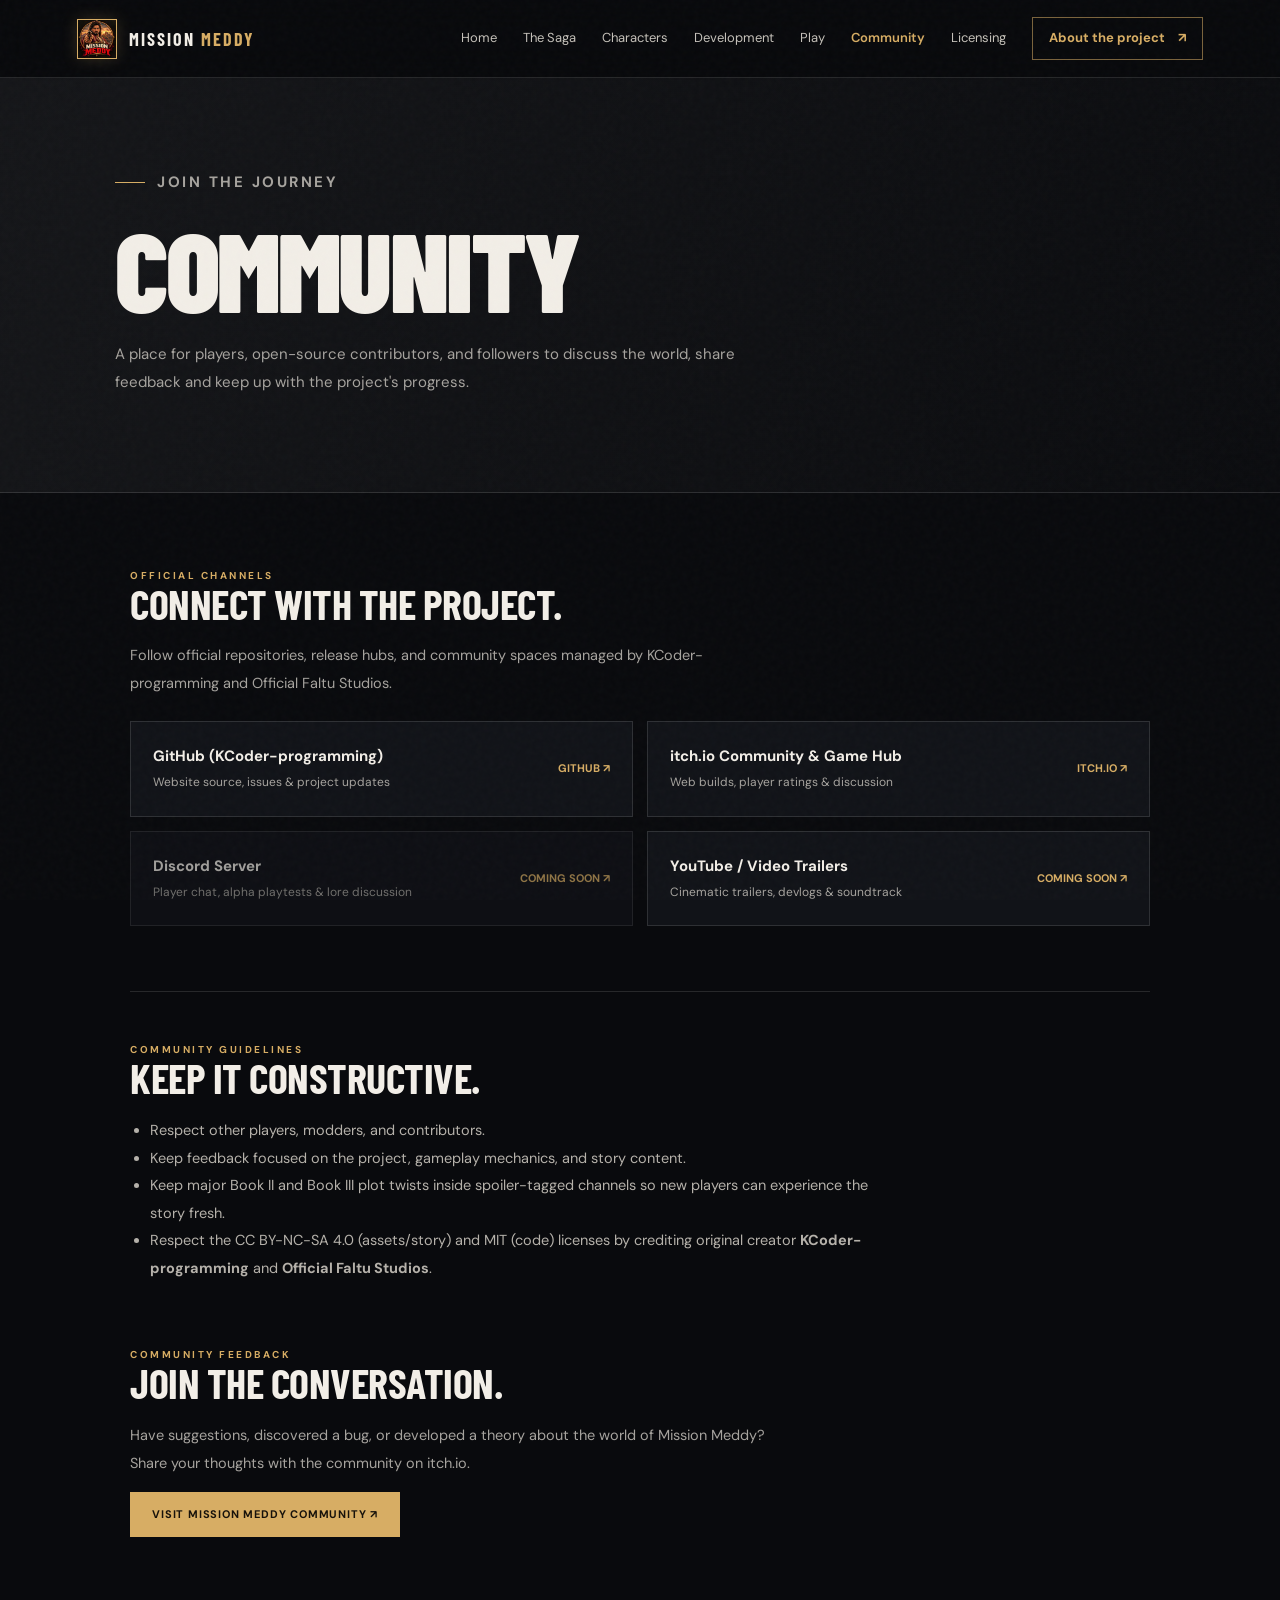
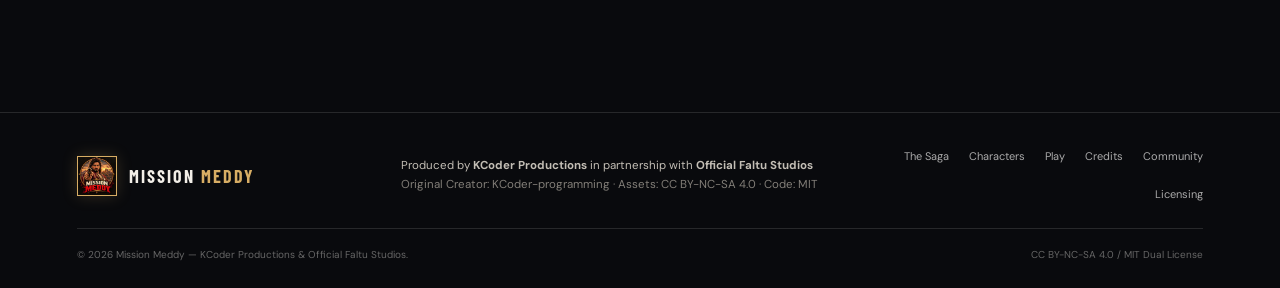
==== commit 96a1efc4: "Update community link to point to the correct URL" ====
--- a/pages/community.html
+++ b/pages/community.html
@@ -137,7 +137,7 @@
 
         <a
           class="button button-primary"
-          href="https://kcoder-programming.itch.io/mission-meddy"
+          href="https://kcoder-programming.itch.io/mission-meddy/community"
           target="_blank"
           rel="noopener"
         >
